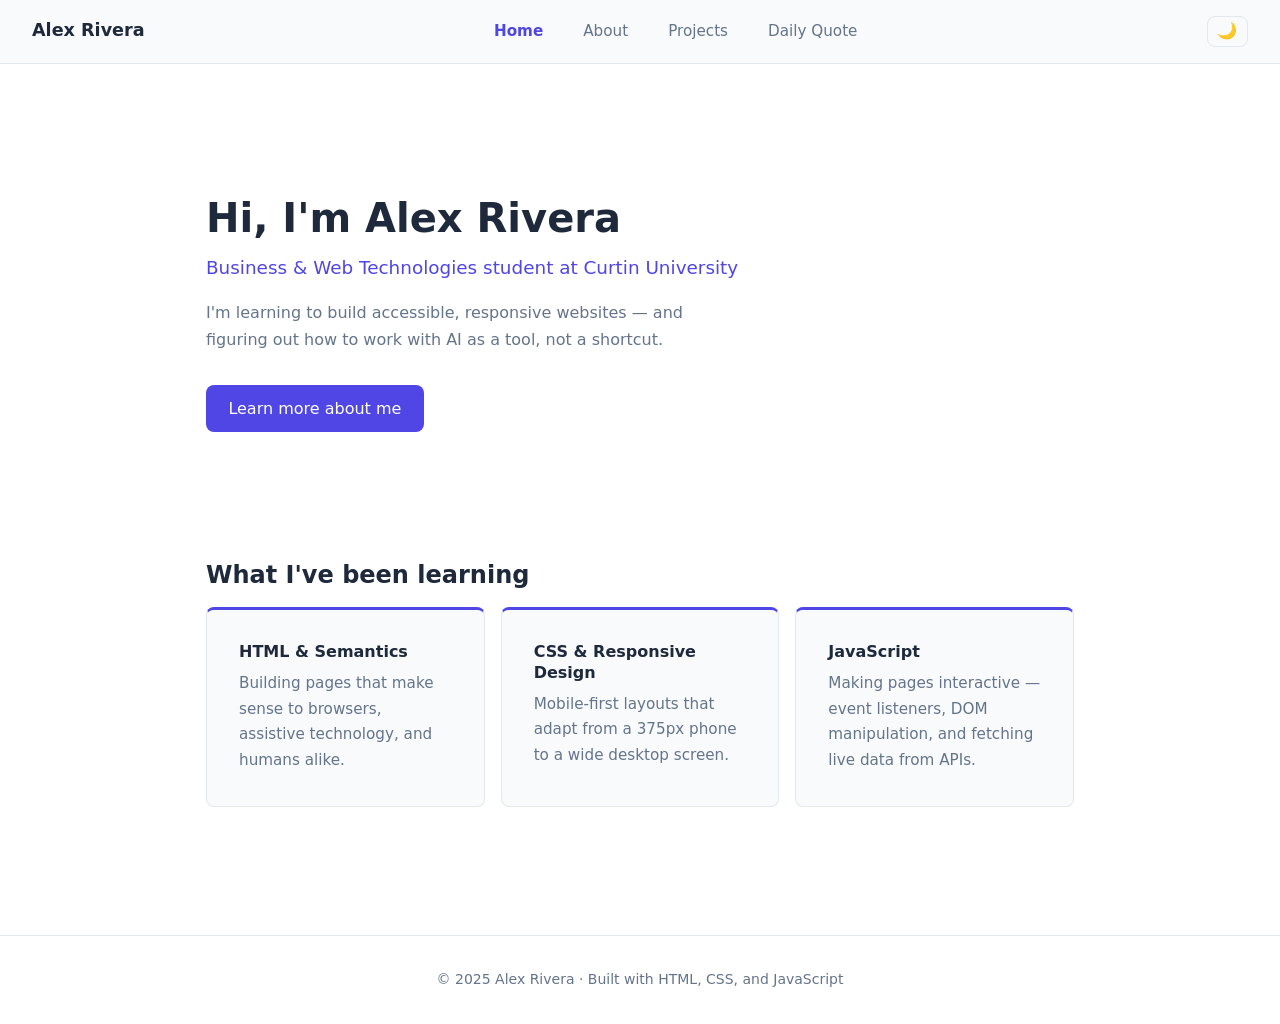
==== index.html @ 6ed9c907 "initial: Alex Rivera sample portfolio — ISYS3004 A1 staff answer" ====
<!DOCTYPE html>
<html lang="en" data-theme="light">
<head>
  <meta charset="UTF-8">
  <meta name="viewport" content="width=device-width, initial-scale=1.0">
  <title>Alex Rivera — Portfolio</title>
  <link rel="stylesheet" href="css/styles.css">
</head>
<body>

  <header>
    <a href="index.html" class="site-name">Alex Rivera</a>

    <button class="nav-toggle" aria-label="Open navigation menu" aria-expanded="false" aria-controls="primary-nav">
      &#9776;
    </button>

    <nav id="primary-nav" aria-label="Primary">
      <ul>
        <li><a href="index.html">Home</a></li>
        <li><a href="about.html">About</a></li>
        <li><a href="projects.html">Projects</a></li>
        <li><a href="quotes.html">Daily Quote</a></li>
      </ul>
    </nav>

    <button class="theme-toggle" aria-label="Switch to dark mode">🌙</button>
  </header>

  <main>

    <section class="hero">
      <h1>Hi, I'm Alex Rivera</h1>
      <p class="tagline">Business &amp; Web Technologies student at Curtin University</p>
      <p class="intro">
        I'm learning to build accessible, responsive websites — and figuring out
        how to work with AI as a tool, not a shortcut.
      </p>
      <a href="about.html" class="button">Learn more about me</a>
    </section>

    <section>
      <h2>What I've been learning</h2>
      <div class="card-grid">
        <div class="card">
          <h3>HTML &amp; Semantics</h3>
          <p>Building pages that make sense to browsers, assistive technology, and humans alike.</p>
        </div>
        <div class="card">
          <h3>CSS &amp; Responsive Design</h3>
          <p>Mobile-first layouts that adapt from a 375px phone to a wide desktop screen.</p>
        </div>
        <div class="card">
          <h3>JavaScript</h3>
          <p>Making pages interactive — event listeners, DOM manipulation, and fetching live data from APIs.</p>
        </div>
      </div>
    </section>

  </main>

  <footer>
    <p>&copy; 2025 Alex Rivera &middot; Built with HTML, CSS, and JavaScript</p>
  </footer>

  <script src="js/main.js"></script>
</body>
</html>
---- css/styles.css ----
/* ================================================================
   styles.css — Alex Rivera Portfolio
   ISYS3004 Assessment 1 — Sample Answer

   Sections:
   1.  Custom Properties  (colours, spacing, fonts)
   2.  Dark Theme         (overrides for data-theme="dark")
   3.  Reset & Base       (sensible defaults)
   4.  Layout             (container, main, section spacing)
   5.  Header & Nav       (sticky header, responsive nav)
   6.  Buttons            (reusable .button style)
   7.  Hero               (home page intro section)
   8.  Card Grid          (3-column skill cards on home page)
   9.  Page Header        (title block on inner pages)
   10. About Page         (2-column text + skills list)
   11. Projects Page      (stacked project cards)
   12. Quotes Page        (quote display, loading, error states)
   13. Footer
   14. Responsive         (mobile layout under 768px)
   ================================================================ */


/* ── 1. Custom Properties ─────────────────────────────────────────
   All colours and spacing live here. To change the look of the
   whole site, you only need to edit this one section.
   ──────────────────────────────────────────────────────────────── */

:root {
  /* Colours */
  --bg:           #ffffff;      /* page background */
  --surface:      #f8fafc;      /* cards, header */
  --border:       #e2e8f0;      /* subtle dividers */
  --text:         #1e293b;      /* main text */
  --text-muted:   #64748b;      /* secondary text */
  --accent:       #4f46e5;      /* indigo — links, highlights */
  --accent-hover: #4338ca;      /* darker indigo on hover */
  --accent-fg:    #ffffff;      /* text colour on top of accent */

  /* Spacing — used consistently throughout */
  --gap-sm:  0.5rem;
  --gap-md:  1rem;
  --gap-lg:  2rem;
  --gap-xl:  4rem;

  /* Typography */
  --font: system-ui, -apple-system, sans-serif;

  /* Misc */
  --radius:  8px;
  --width:   900px;    /* max content width */
  --speed:   0.2s;     /* transition duration */
}


/* ── 2. Dark Theme ────────────────────────────────────────────────
   When JavaScript sets data-theme="dark" on <html>, these values
   replace the ones above. Everything else stays the same.
   ──────────────────────────────────────────────────────────────── */

[data-theme="dark"] {
  --bg:         #0f172a;
  --surface:    #1e293b;
  --border:     #334155;
  --text:       #f1f5f9;
  --text-muted: #94a3b8;
  /* accent colours stay the same in both themes */
}


/* ── 3. Reset & Base ──────────────────────────────────────────────
   Removes browser default margin/padding and sets sensible defaults.
   ──────────────────────────────────────────────────────────────── */

*, *::before, *::after {
  box-sizing: border-box;
  margin: 0;
  padding: 0;
}

body {
  font-family: var(--font);
  font-size: 1rem;
  line-height: 1.7;
  background-color: var(--bg);
  color: var(--text);
  /* Smooth colour transition when theme toggles */
  transition: background-color var(--speed), color var(--speed);
}

a {
  color: var(--accent);
  text-decoration: none;
}

a:hover {
  text-decoration: underline;
}

h1, h2, h3 {
  line-height: 1.3;
}

img {
  max-width: 100%;
  display: block;
}

ul {
  list-style: none;
}

code {
  font-family: monospace;
  background-color: var(--surface);
  border: 1px solid var(--border);
  padding: 0.1em 0.4em;
  border-radius: 4px;
  font-size: 0.9em;
}


/* ── 4. Layout ────────────────────────────────────────────────────
   Centred content with consistent padding.
   ──────────────────────────────────────────────────────────────── */

main {
  max-width: var(--width);
  margin: 0 auto;
  padding: var(--gap-xl) var(--gap-md);
}

/* Add space between sections inside main */
main > section + section,
main > div + section,
main > section + div {
  margin-top: var(--gap-xl);
}


/* ── 5. Header & Navigation ───────────────────────────────────────
   Sticky header with site name, nav links, and theme toggle.
   On desktop: one horizontal row.
   On mobile: hamburger button reveals stacked nav links.
   ──────────────────────────────────────────────────────────────── */

header {
  background-color: var(--surface);
  border-bottom: 1px solid var(--border);
  padding: var(--gap-md) var(--gap-lg);
  display: flex;
  align-items: center;
  justify-content: space-between;
  gap: var(--gap-md);
  position: sticky;
  top: 0;
  z-index: 10;
  transition: background-color var(--speed), border-color var(--speed);
}

.site-name {
  font-weight: 700;
  font-size: 1.1rem;
  color: var(--text);
  text-decoration: none;
  white-space: nowrap;
}

/* Navigation links — horizontal list on desktop */
#primary-nav ul {
  display: flex;
  gap: var(--gap-sm);
}

#primary-nav a {
  color: var(--text-muted);
  font-size: 0.95rem;
  padding: var(--gap-sm) var(--gap-md);
  border-radius: var(--radius);
  transition: color var(--speed);
}

#primary-nav a:hover {
  color: var(--text);
  text-decoration: none;
}

/* Active page link — set by JavaScript in main.js */
#primary-nav a[aria-current="page"] {
  color: var(--accent);
  font-weight: 600;
  text-decoration: none;
}

/* Hamburger button — hidden on desktop, shown on mobile */
.nav-toggle {
  display: none;
  background: none;
  border: 1px solid var(--border);
  border-radius: var(--radius);
  padding: 0.4rem 0.6rem;
  cursor: pointer;
  color: var(--text);
  font-size: 1.1rem;
  line-height: 1;
}

/* Theme toggle button */
.theme-toggle {
  background: none;
  border: 1px solid var(--border);
  border-radius: var(--radius);
  padding: 0.4rem 0.6rem;
  cursor: pointer;
  font-size: 1rem;
  line-height: 1;
  white-space: nowrap;
  transition: border-color var(--speed);
}


/* ── 6. Buttons ───────────────────────────────────────────────────
   A reusable .button class used for links and <button> elements.
   ──────────────────────────────────────────────────────────────── */

.button {
  display: inline-block;
  background-color: var(--accent);
  color: var(--accent-fg);
  padding: 0.6rem 1.4rem;
  border-radius: var(--radius);
  border: none;
  cursor: pointer;
  font-size: 1rem;
  font-family: var(--font);
  transition: background-color var(--speed);
  text-decoration: none;
}

.button:hover {
  background-color: var(--accent-hover);
  text-decoration: none;
  color: var(--accent-fg);
}


/* ── 7. Hero ──────────────────────────────────────────────────────
   The opening section on the home page.
   ──────────────────────────────────────────────────────────────── */

.hero {
  padding: var(--gap-xl) 0;
}

.hero h1 {
  font-size: 2.5rem;
  margin-bottom: var(--gap-sm);
}

.hero .tagline {
  font-size: 1.15rem;
  color: var(--accent);
  font-weight: 500;
  margin-bottom: var(--gap-md);
}

.hero .intro {
  color: var(--text-muted);
  max-width: 520px;
  margin-bottom: var(--gap-lg);
}


/* ── 8. Card Grid ─────────────────────────────────────────────────
   Three columns on desktop, one column on mobile.
   ──────────────────────────────────────────────────────────────── */

.card-grid {
  display: grid;
  grid-template-columns: repeat(3, 1fr);
  gap: var(--gap-md);
  margin-top: var(--gap-md);
}

.card {
  background-color: var(--surface);
  border: 1px solid var(--border);
  border-top: 3px solid var(--accent);
  border-radius: var(--radius);
  padding: var(--gap-lg);
  transition: border-color var(--speed);
}

.card h3 {
  font-size: 1rem;
  margin-bottom: var(--gap-sm);
}

.card p {
  color: var(--text-muted);
  font-size: 0.95rem;
}


/* ── 9. Page Header ───────────────────────────────────────────────
   Title block at the top of About, Projects, and Quotes pages.
   ──────────────────────────────────────────────────────────────── */

.page-header {
  padding-bottom: var(--gap-lg);
  border-bottom: 1px solid var(--border);
  margin-bottom: var(--gap-lg);
}

.page-header h1 {
  font-size: 2rem;
  margin-bottom: var(--gap-sm);
}

.page-header p {
  color: var(--text-muted);
}


/* ── 10. About Page ───────────────────────────────────────────────
   Two-column layout: bio text on the left, skills list on the right.
   ──────────────────────────────────────────────────────────────── */

.about-content {
  display: grid;
  grid-template-columns: 2fr 1fr;
  gap: var(--gap-xl);
  align-items: start;
}

/* Section labels inside the bio */
.about-text h2 {
  font-size: 0.75rem;
  font-weight: 600;
  text-transform: uppercase;
  letter-spacing: 0.08em;
  color: var(--text-muted);
  margin-top: var(--gap-lg);
  margin-bottom: var(--gap-sm);
}

.about-text h2:first-child {
  margin-top: 0;
}

.about-text p {
  margin-bottom: var(--gap-md);
}

/* Skills sidebar */
.skills-list h2 {
  font-size: 0.75rem;
  font-weight: 600;
  text-transform: uppercase;
  letter-spacing: 0.08em;
  color: var(--text-muted);
  margin-bottom: var(--gap-md);
}

.skills-list ul {
  display: flex;
  flex-direction: column;
  gap: var(--gap-sm);
}

.skills-list li {
  background-color: var(--surface);
  border: 1px solid var(--border);
  border-left: 3px solid var(--accent);
  border-radius: var(--radius);
  padding: var(--gap-sm) var(--gap-md);
  font-size: 0.9rem;
}


/* ── 11. Projects Page ────────────────────────────────────────────
   Stacked project cards with a coloured top border per card.
   ──────────────────────────────────────────────────────────────── */

.projects-list {
  display: flex;
  flex-direction: column;
  gap: var(--gap-md);
}

.project-card {
  background-color: var(--surface);
  border: 1px solid var(--border);
  border-radius: var(--radius);
  padding: var(--gap-lg);
}

.project-card-header {
  margin-bottom: var(--gap-md);
}

.project-card h2 {
  font-size: 1.2rem;
  margin-bottom: 0.25rem;
}

.project-meta {
  font-size: 0.85rem;
  color: var(--accent);
  font-weight: 500;
}

.project-card > p {
  color: var(--text-muted);
  margin-bottom: var(--gap-sm);
}

/* "What I learned" section at the bottom of each card */
.project-learning {
  color: var(--text);
  font-size: 0.9rem;
  padding-top: var(--gap-sm);
  border-top: 1px solid var(--border);
  margin-top: var(--gap-sm);
}


/* ── 12. Quotes Page ──────────────────────────────────────────────
   Quote display with loading and error states.
   ──────────────────────────────────────────────────────────────── */

.quote-section {
  max-width: 640px;
}

.quote-card {
  background-color: var(--surface);
  border: 1px solid var(--border);
  border-left: 4px solid var(--accent);
  border-radius: var(--radius);
  padding: var(--gap-lg);
  margin-bottom: var(--gap-lg);
}

blockquote {
  font-size: 1.25rem;
  font-style: italic;
  line-height: 1.6;
  margin-bottom: var(--gap-md);
}

figcaption {
  color: var(--text-muted);
  font-size: 0.9rem;
}

.loading-message {
  color: var(--text-muted);
  padding: var(--gap-md) 0;
}

.error-message {
  color: #dc2626;
  background-color: #fef2f2;
  border: 1px solid #fecaca;
  border-radius: var(--radius);
  padding: var(--gap-md);
  margin-bottom: var(--gap-md);
}

/* Dark mode error colours */
[data-theme="dark"] .error-message {
  color: #fca5a5;
  background-color: #450a0a;
  border-color: #7f1d1d;
}


/* ── 13. Footer ───────────────────────────────────────────────────*/

footer {
  border-top: 1px solid var(--border);
  padding: var(--gap-lg) var(--gap-md);
  text-align: center;
  color: var(--text-muted);
  font-size: 0.875rem;
  margin-top: var(--gap-xl);
}


/* ── 14. Responsive Design ────────────────────────────────────────
   Below 768px: switch to single-column and show the hamburger menu.
   All the desktop styles above apply at 769px and wider.
   ──────────────────────────────────────────────────────────────── */

@media (max-width: 768px) {

  /* Allow the header to wrap so nav can drop below */
  header {
    flex-wrap: wrap;
    padding: var(--gap-md);
  }

  /* Show the hamburger button */
  .nav-toggle {
    display: block;
  }

  /* Nav is hidden until the hamburger is clicked */
  #primary-nav {
    display: none;
    width: 100%;
    order: 3;   /* pushes nav below site-name row */
  }

  /* .is-open is added by JavaScript when hamburger is clicked */
  #primary-nav.is-open {
    display: block;
  }

  /* Stack nav links vertically */
  #primary-nav ul {
    flex-direction: column;
    gap: 0;
  }

  #primary-nav a {
    display: block;
    padding: var(--gap-md);
    border-top: 1px solid var(--border);
    border-radius: 0;
  }

  /* Single-column grids */
  .card-grid {
    grid-template-columns: 1fr;
  }

  .about-content {
    grid-template-columns: 1fr;
  }

  /* Smaller hero heading on mobile */
  .hero h1 {
    font-size: 1.8rem;
  }
}
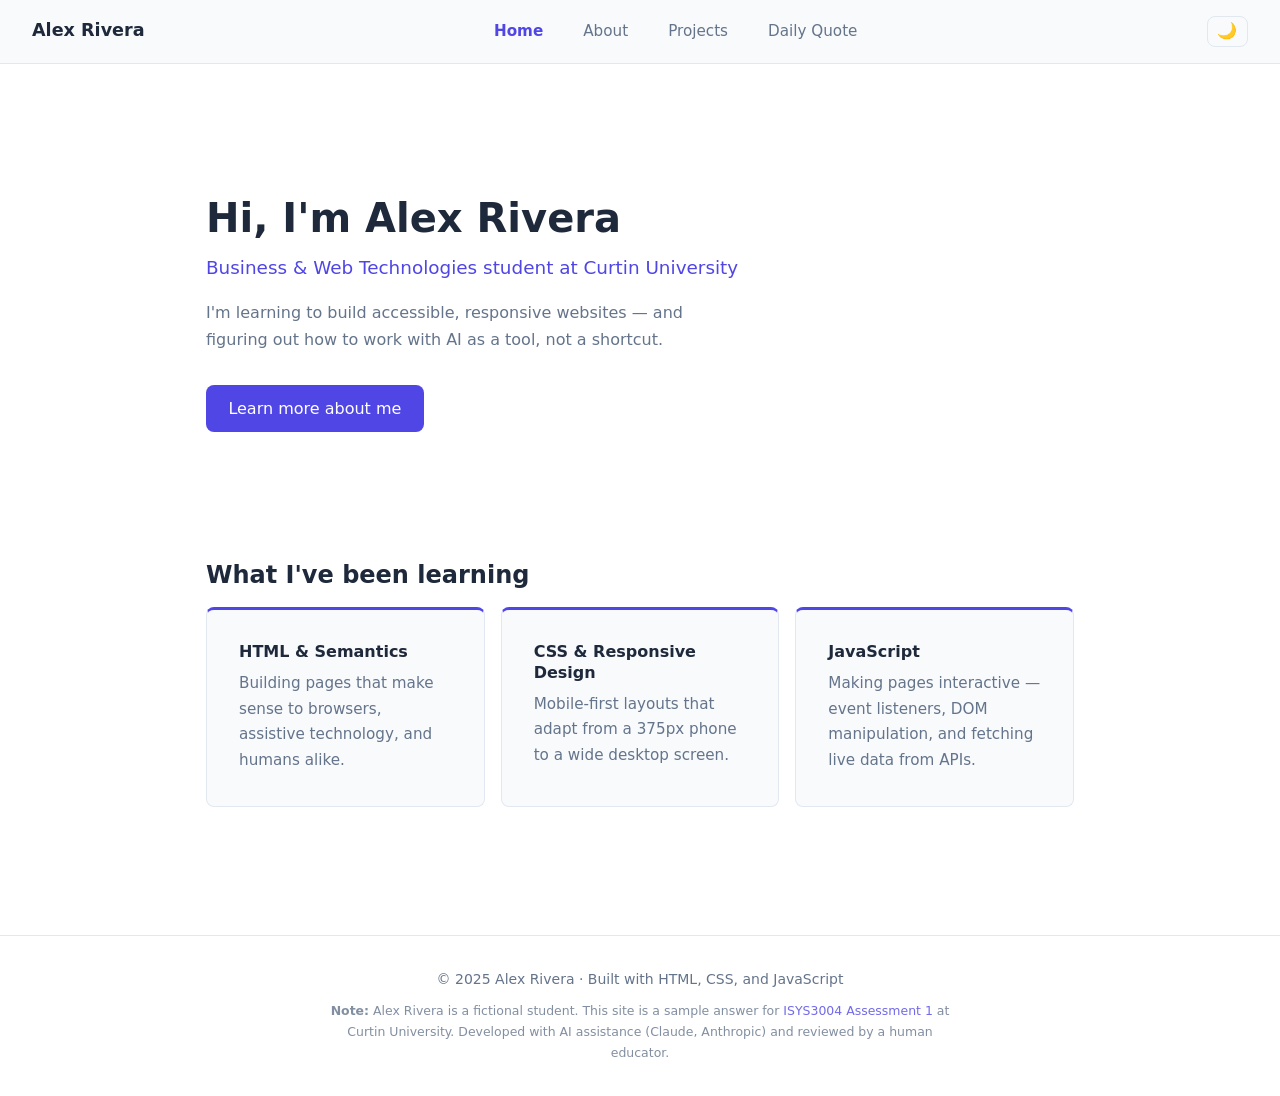
==== commit c13cae4a: "add: disclaimer and AI acknowledgement to all page footers" ====
--- a/index.html
+++ b/index.html
@@ -61,6 +61,11 @@
 
   <footer>
     <p>&copy; 2025 Alex Rivera &middot; Built with HTML, CSS, and JavaScript</p>
+    <p class="footer-note">
+      <strong>Note:</strong> Alex Rivera is a fictional student. This site is a sample answer for
+      <a href="https://github.com/michael-borck/isys3004-a1-sample" target="_blank" rel="noopener">ISYS3004 Assessment 1</a>
+      at Curtin University. Developed with AI assistance (Claude, Anthropic) and reviewed by a human educator.
+    </p>
   </footer>
 
   <script src="js/main.js"></script>
--- a/css/styles.css
+++ b/css/styles.css
@@ -486,6 +486,15 @@
   margin-top: var(--gap-xl);
 }
 
+.footer-note {
+  margin-top: var(--gap-sm);
+  font-size: 0.78rem;
+  max-width: 640px;
+  margin-left: auto;
+  margin-right: auto;
+  opacity: 0.8;
+}
+
 
 /* ── 14. Responsive Design ────────────────────────────────────────
    Below 768px: switch to single-column and show the hamburger menu.
